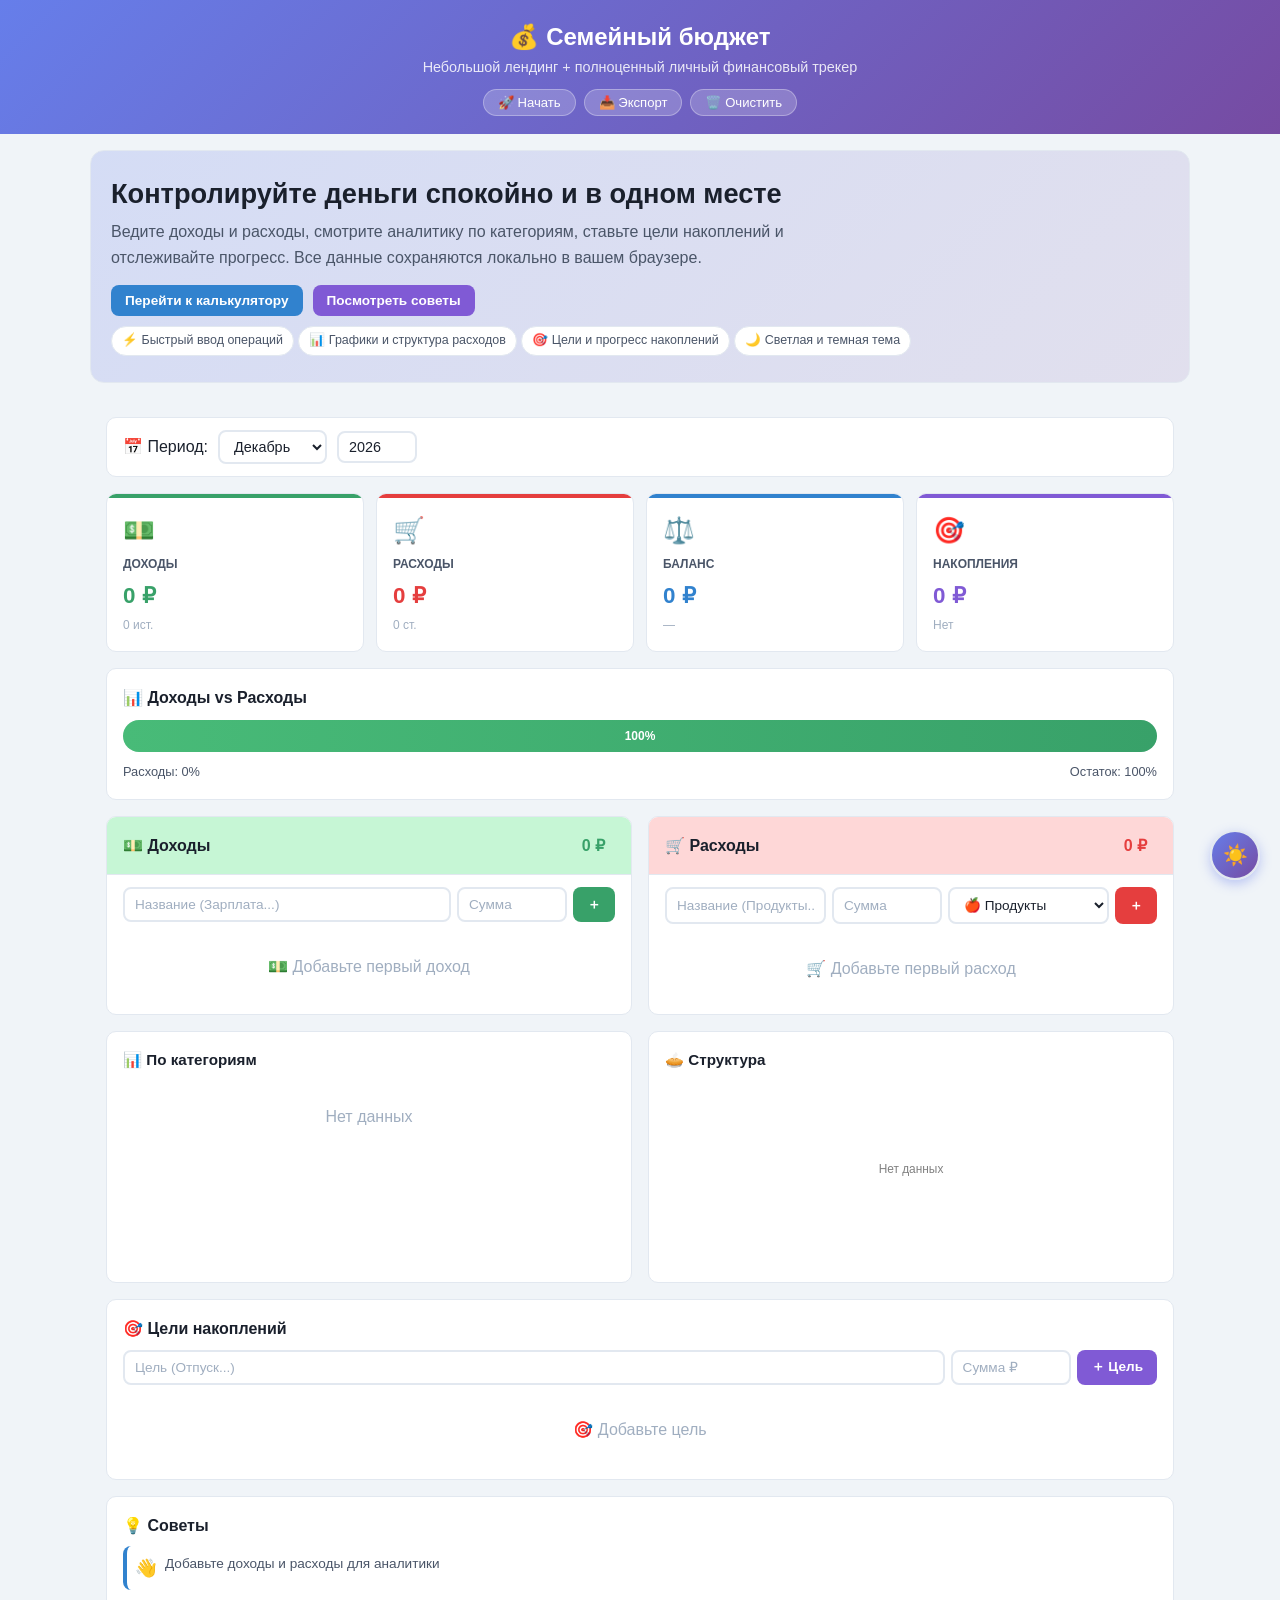
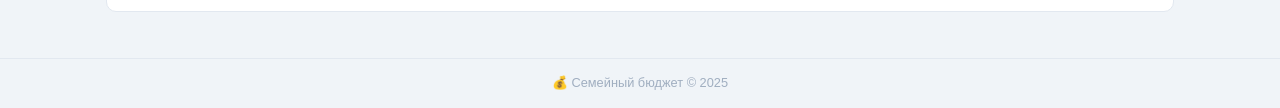
==== index.html @ 5587b637 "Add files via upload" ====
<!DOCTYPE html>
<html lang="ru">
<head>
  <meta charset="UTF-8">
  <meta name="viewport" content="width=device-width, initial-scale=1.0">
  <title>Семейный бюджет</title>
  <meta http-equiv="refresh" content="0; url=Calculator.html">
</head>
<body>
  <p>Переход к приложению... Если не открылось автоматически, нажмите <a href="Calculator.html">сюда</a>.</p>
</body>
</html>
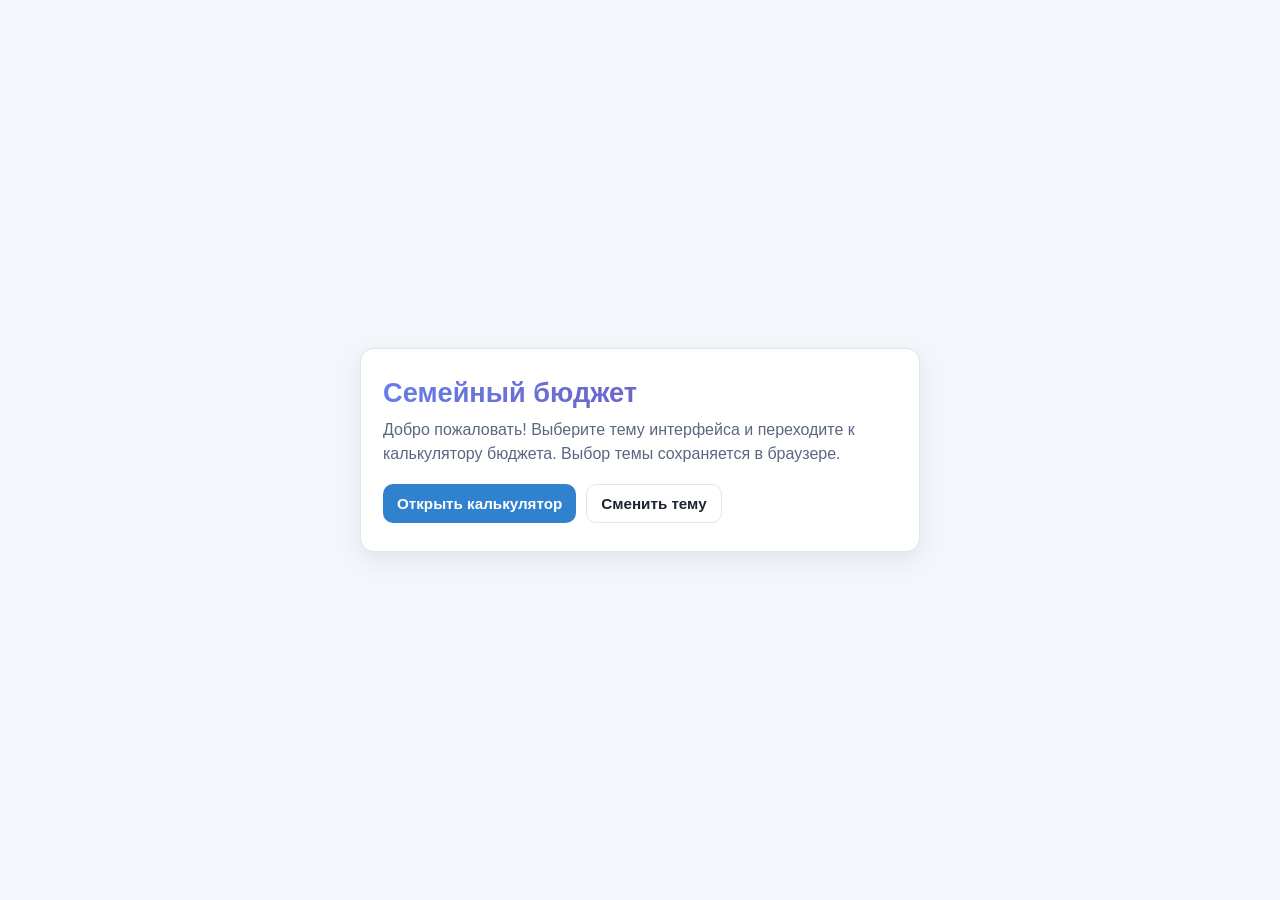
==== commit aa7aefdf: "Update index.html Добавил переключение между светлой и темной темой" ====
--- a/index.html
+++ b/index.html
@@ -3,10 +3,125 @@
 <head>
   <meta charset="UTF-8">
   <meta name="viewport" content="width=device-width, initial-scale=1.0">
-  <title>Семейный бюджет</title>
-  <meta http-equiv="refresh" content="0; url=Calculator.html">
+  <title>Семейный бюджет - Старт</title>
+  <style>
+    :root{
+      --bg:#f3f6fb;
+      --card:#ffffff;
+      --text:#1b2430;
+      --muted:#5a6780;
+      --border:#dfe6f2;
+      --grad1:#667eea;
+      --grad2:#764ba2;
+      --btn:#3182ce;
+    }
+    [data-theme="dark"]{
+      --bg:#0f1724;
+      --card:#1a2332;
+      --text:#e2e8f0;
+      --muted:#a0aec0;
+      --border:#2d3748;
+      --btn:#4299e1;
+    }
+    *{box-sizing:border-box}
+    body{
+      margin:0;
+      min-height:100vh;
+      display:flex;
+      align-items:center;
+      justify-content:center;
+      background:var(--bg);
+      color:var(--text);
+      font-family:-apple-system,BlinkMacSystemFont,Roboto,sans-serif;
+      transition:background .25s,color .25s;
+      padding:16px;
+    }
+    .card{
+      width:100%;
+      max-width:560px;
+      border:1px solid var(--border);
+      border-radius:14px;
+      background:var(--card);
+      padding:28px 22px;
+      box-shadow:0 8px 24px rgba(0,0,0,.08);
+    }
+    .title{
+      margin:0 0 8px 0;
+      font-size:1.7rem;
+      line-height:1.2;
+      background:linear-gradient(135deg,var(--grad1),var(--grad2));
+      -webkit-background-clip:text;
+      background-clip:text;
+      color:transparent;
+    }
+    .text{
+      margin:0 0 18px 0;
+      color:var(--muted);
+      line-height:1.5;
+    }
+    .actions{
+      display:flex;
+      flex-wrap:wrap;
+      gap:10px;
+    }
+    .btn{
+      border:none;
+      border-radius:10px;
+      padding:10px 14px;
+      font-size:.95rem;
+      font-weight:600;
+      cursor:pointer;
+    }
+    .btn-primary{
+      background:var(--btn);
+      color:#fff;
+      text-decoration:none;
+      display:inline-flex;
+      align-items:center;
+      justify-content:center;
+    }
+    .btn-secondary{
+      background:transparent;
+      color:var(--text);
+      border:1px solid var(--border);
+    }
+  </style>
 </head>
 <body>
-  <p>Переход к приложению... Если не открылось автоматически, нажмите <a href="Calculator.html">сюда</a>.</p>
+  <main class="card">
+    <h1 class="title">Семейный бюджет</h1>
+    <p class="text">
+      Добро пожаловать! Выберите тему интерфейса и переходите к калькулятору бюджета.
+      Выбор темы сохраняется в браузере.
+    </p>
+    <div class="actions">
+      <a class="btn btn-primary" href="Calculator.html">Открыть калькулятор</a>
+      <button class="btn btn-secondary" id="themeToggle" type="button">Сменить тему</button>
+    </div>
+  </main>
+  <script>
+    function applyTheme(theme){
+      if(theme === 'dark'){
+        document.documentElement.setAttribute('data-theme','dark');
+      } else {
+        document.documentElement.removeAttribute('data-theme');
+      }
+      try { localStorage.setItem('budget_theme', theme); } catch (e) {}
+    }
+
+    (function initTheme(){
+      var saved = null;
+      try { saved = localStorage.getItem('budget_theme'); } catch (e) {}
+      if(!saved && window.matchMedia && window.matchMedia('(prefers-color-scheme: dark)').matches){
+        saved = 'dark';
+      }
+      applyTheme(saved === 'dark' ? 'dark' : 'light');
+    })();
+
+    document.getElementById('themeToggle').addEventListener('click', function(){
+      var isDark = document.documentElement.getAttribute('data-theme') === 'dark';
+      applyTheme(isDark ? 'light' : 'dark');
+    });
+  </script>
 </body>
 </html>
